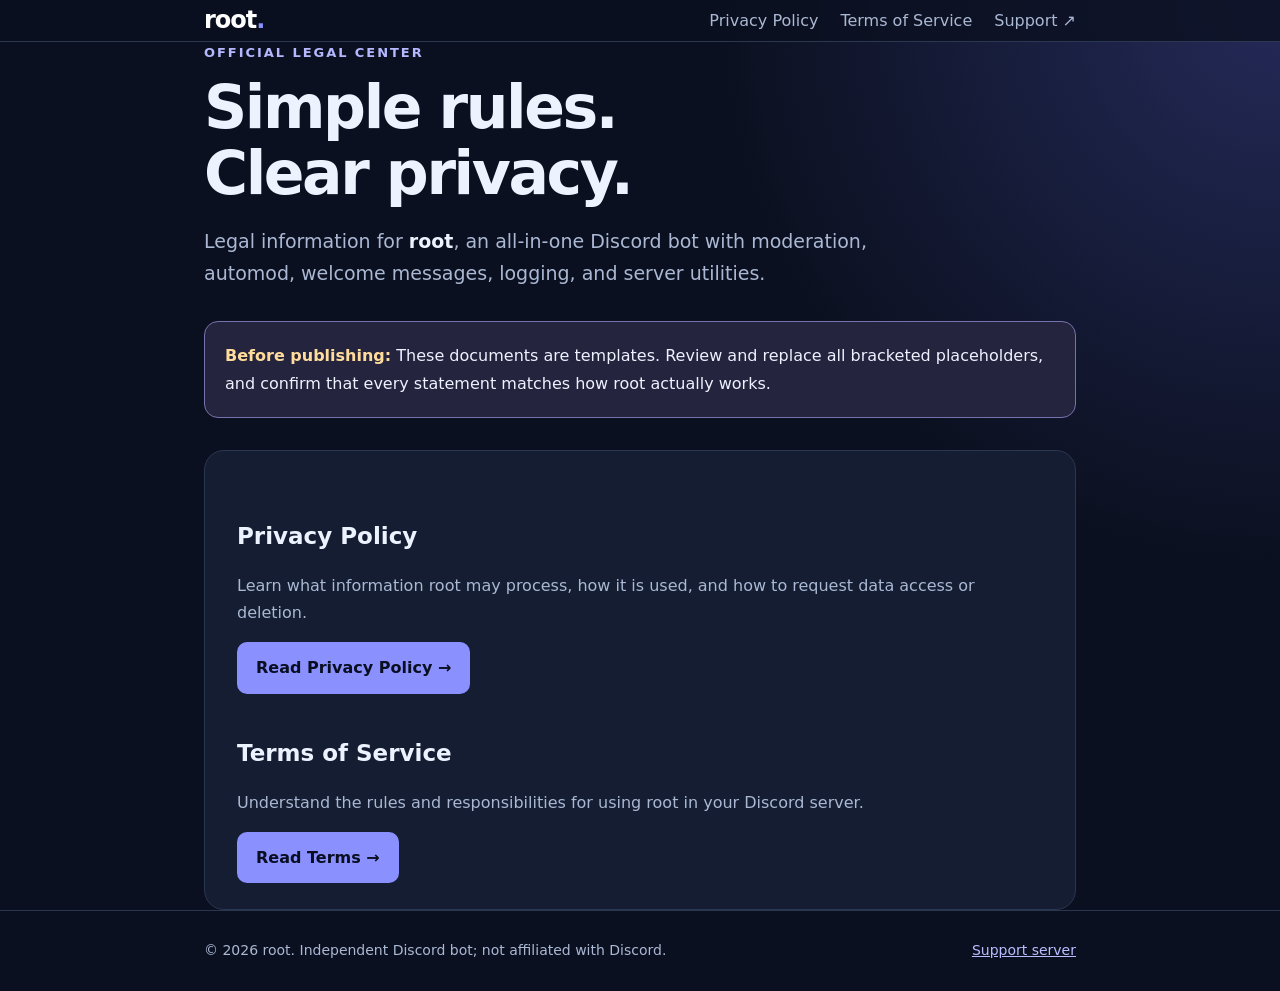
==== index.html @ 303e3365 "Add files via upload" ====
<!doctype html><html lang="en"><head><meta charset="utf-8"><meta name="viewport" content="width=device-width,initial-scale=1"><meta name="description" content="Official legal information for root Discord bot."><title>root • Legal Center</title><link rel="stylesheet" href="style.css"></head><body><header><nav class="wrap"><a class="brand" href="index.html">root<span>.</span></a><div class="links"><a href="privacy.html">Privacy Policy</a><a href="terms.html">Terms of Service</a><a href="https://discord.gg/rTqgc5krt" target="_blank" rel="noopener noreferrer">Support ↗</a></div></nav></header><main class="wrap"><div class="eyebrow">Official legal center</div><h1>Simple rules.<br>Clear privacy.</h1><p class="lead">Legal information for <strong>root</strong>, an all-in-one Discord bot with moderation, automod, welcome messages, logging, and server utilities.</p><div class="notice"><strong>Before publishing:</strong> These documents are templates. Review and replace all bracketed placeholders, and confirm that every statement matches how root actually works.</div><div class="panel"><h2>Privacy Policy</h2><p>Learn what information root may process, how it is used, and how to request data access or deletion.</p><a class="button" href="privacy.html">Read Privacy Policy →</a><h2>Terms of Service</h2><p>Understand the rules and responsibilities for using root in your Discord server.</p><a class="button" href="terms.html">Read Terms →</a></div></main><footer><div class="wrap"><span>© 2026 root. Independent Discord bot; not affiliated with Discord.</span><a href="https://discord.gg/rTqgc5krt">Support server</a></div></footer></body></html>
---- style.css ----
:root{color-scheme:dark;--bg:#0b1020;--panel:#141d32;--text:#edf2ff;--muted:#aab8d3;--accent:#8a91ff;--line:#2a3751}*{box-sizing:border-box}body{margin:0;background:radial-gradient(circle at top right,#242a58 0,transparent 35%),var(--bg);font:16px/1.7 system-ui,-apple-system,Segoe UI,sans-serif;color:var(--text)}a{color:#b9bdff}a:hover{color:white}.wrap{max-width:920px;margin:auto;padding:0 24px}header{border-bottom:1px solid var(--line);background:#0b1020cc}nav{display:flex;align-items:center;justify-content:space-between;gap:16px;padding:20px 0;flex-wrap:wrap}.brand{font-size:24px;font-weight:850;letter-spacing:-1px;color:white;text-decoration:none}.brand span{color:var(--accent)}.links{display:flex;gap:22px;flex-wrap:wrap}.links a{text-decoration:none;color:var(--muted)}.links a[aria-current=page]{color:white}main{padding:60px 0 90px}.eyebrow{color:#b5b8ff;font-size:13px;font-weight:750;letter-spacing:.15em;text-transform:uppercase}h1{font-size:clamp(38px,6vw,60px);line-height:1.1;margin:10px 0 18px;letter-spacing:-.04em}h2{font-size:23px;margin:40px 0 10px}p,li{color:var(--muted)}strong{color:var(--text)}.lead{font-size:19px;max-width:740px}.meta{font-size:14px;color:var(--muted)}.notice{background:#24243e;border:1px solid #7772ad;border-radius:14px;padding:20px;margin:32px 0}.notice strong{color:#ffdc9b}.panel{background:var(--panel);border:1px solid var(--line);border-radius:20px;padding:26px 32px;margin-top:30px}ul{padding-left:23px}li{margin:8px 0}footer{border-top:1px solid var(--line);padding:28px 0;color:var(--muted);font-size:14px}footer .wrap{display:flex;justify-content:space-between;gap:15px;flex-wrap:wrap}.button{display:inline-block;padding:12px 19px;background:var(--accent);color:#090e21;text-decoration:none;font-weight:800;border-radius:10px}.button:hover{background:#b6baff;color:#090e21}@media(max-width:600px){main{padding-top:40px}.panel{padding:22px}}
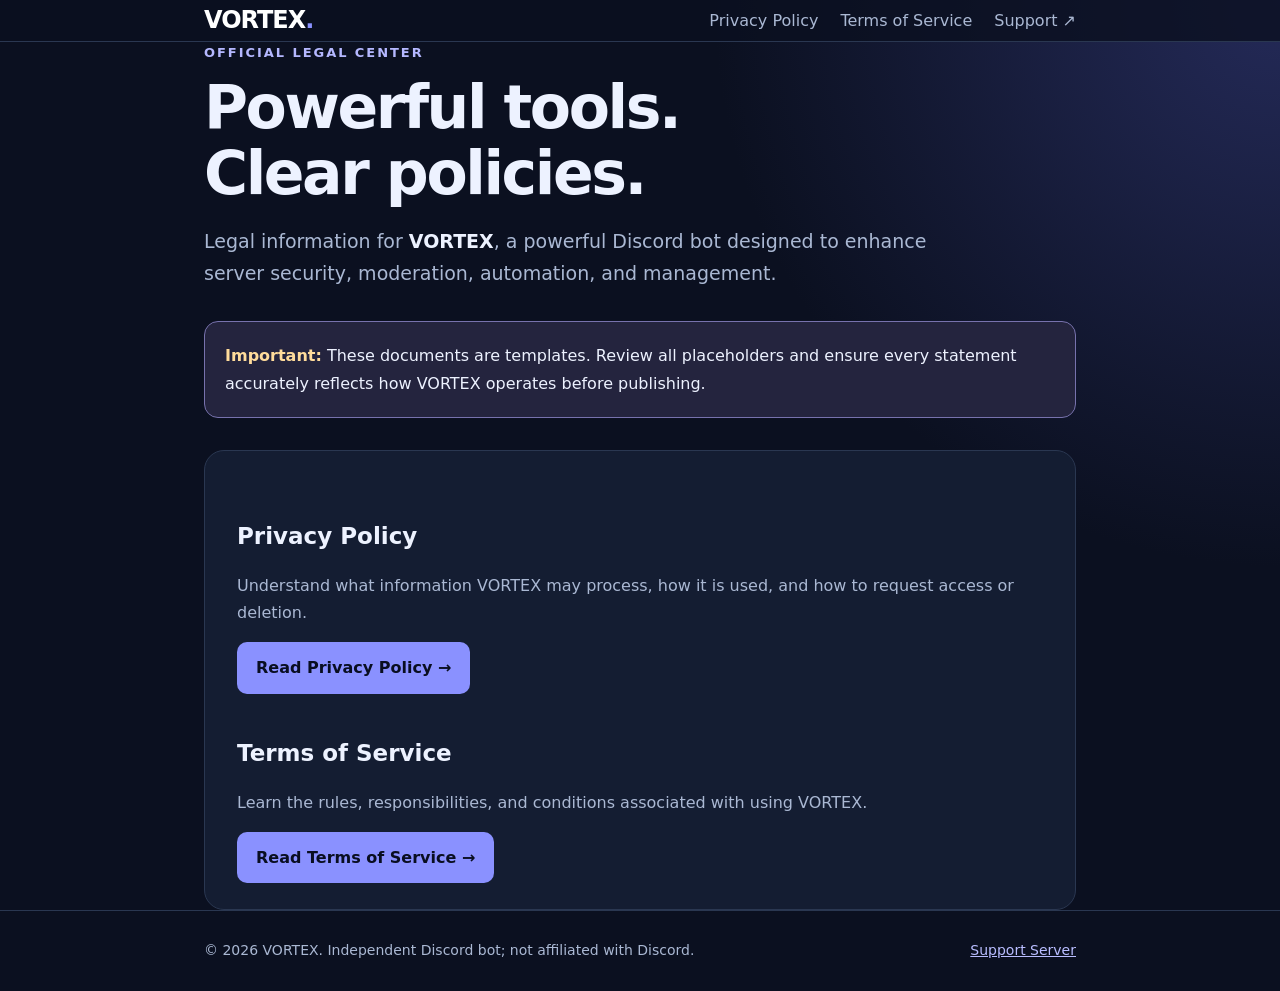
==== commit 2c648332: "Update index.html" ====
--- a/index.html
+++ b/index.html
@@ -1 +1,79 @@
-<!doctype html><html lang="en"><head><meta charset="utf-8"><meta name="viewport" content="width=device-width,initial-scale=1"><meta name="description" content="Official legal information for root Discord bot."><title>root • Legal Center</title><link rel="stylesheet" href="style.css"></head><body><header><nav class="wrap"><a class="brand" href="index.html">root<span>.</span></a><div class="links"><a href="privacy.html">Privacy Policy</a><a href="terms.html">Terms of Service</a><a href="https://discord.gg/rTqgc5krt" target="_blank" rel="noopener noreferrer">Support ↗</a></div></nav></header><main class="wrap"><div class="eyebrow">Official legal center</div><h1>Simple rules.<br>Clear privacy.</h1><p class="lead">Legal information for <strong>root</strong>, an all-in-one Discord bot with moderation, automod, welcome messages, logging, and server utilities.</p><div class="notice"><strong>Before publishing:</strong> These documents are templates. Review and replace all bracketed placeholders, and confirm that every statement matches how root actually works.</div><div class="panel"><h2>Privacy Policy</h2><p>Learn what information root may process, how it is used, and how to request data access or deletion.</p><a class="button" href="privacy.html">Read Privacy Policy →</a><h2>Terms of Service</h2><p>Understand the rules and responsibilities for using root in your Discord server.</p><a class="button" href="terms.html">Read Terms →</a></div></main><footer><div class="wrap"><span>© 2026 root. Independent Discord bot; not affiliated with Discord.</span><a href="https://discord.gg/rTqgc5krt">Support server</a></div></footer></body></html>
+<!DOCTYPE html>
+<html lang="en">
+<head>
+    <meta charset="UTF-8">
+    <meta name="viewport" content="width=device-width, initial-scale=1.0">
+    <meta name="description" content="Official legal information for VORTEX Discord bot.">
+    <title>VORTEX • Legal Center</title>
+    <link rel="stylesheet" href="style.css">
+</head>
+<body>
+    <header>
+        <nav class="wrap">
+            <a class="brand" href="index.html">VORTEX<span>.</span></a>
+
+            <div class="links">
+                <a href="privacy.html">Privacy Policy</a>
+                <a href="terms.html">Terms of Service</a>
+                <a href="https://discord.gg/rTqgc5krt" target="_blank" rel="noopener noreferrer">Support ↗</a>
+            </div>
+        </nav>
+    </header>
+
+    <main class="wrap">
+        <div class="eyebrow">Official Legal Center</div>
+
+        <h1>Powerful tools.<br>Clear policies.</h1>
+
+        <p class="lead">
+            Legal information for <strong>VORTEX</strong>, a powerful
+            Discord bot designed to enhance server security, moderation,
+            automation, and management.
+        </p>
+
+        <div class="notice">
+            <strong>Important:</strong>
+            These documents are templates. Review all placeholders and
+            ensure every statement accurately reflects how VORTEX operates
+            before publishing.
+        </div>
+
+        <div class="panel">
+            <h2>Privacy Policy</h2>
+
+            <p>
+                Understand what information VORTEX may process, how it is
+                used, and how to request access or deletion.
+            </p>
+
+            <a class="button" href="privacy.html">
+                Read Privacy Policy →
+            </a>
+
+            <h2>Terms of Service</h2>
+
+            <p>
+                Learn the rules, responsibilities, and conditions
+                associated with using VORTEX.
+            </p>
+
+            <a class="button" href="terms.html">
+                Read Terms of Service →
+            </a>
+        </div>
+    </main>
+
+    <footer>
+        <div class="wrap">
+            <span>
+                © 2026 VORTEX. Independent Discord bot;
+                not affiliated with Discord.
+            </span>
+
+            <a href="https://discord.gg/rTqgc5krt">
+                Support Server
+            </a>
+        </div>
+    </footer>
+</body>
+</html>
